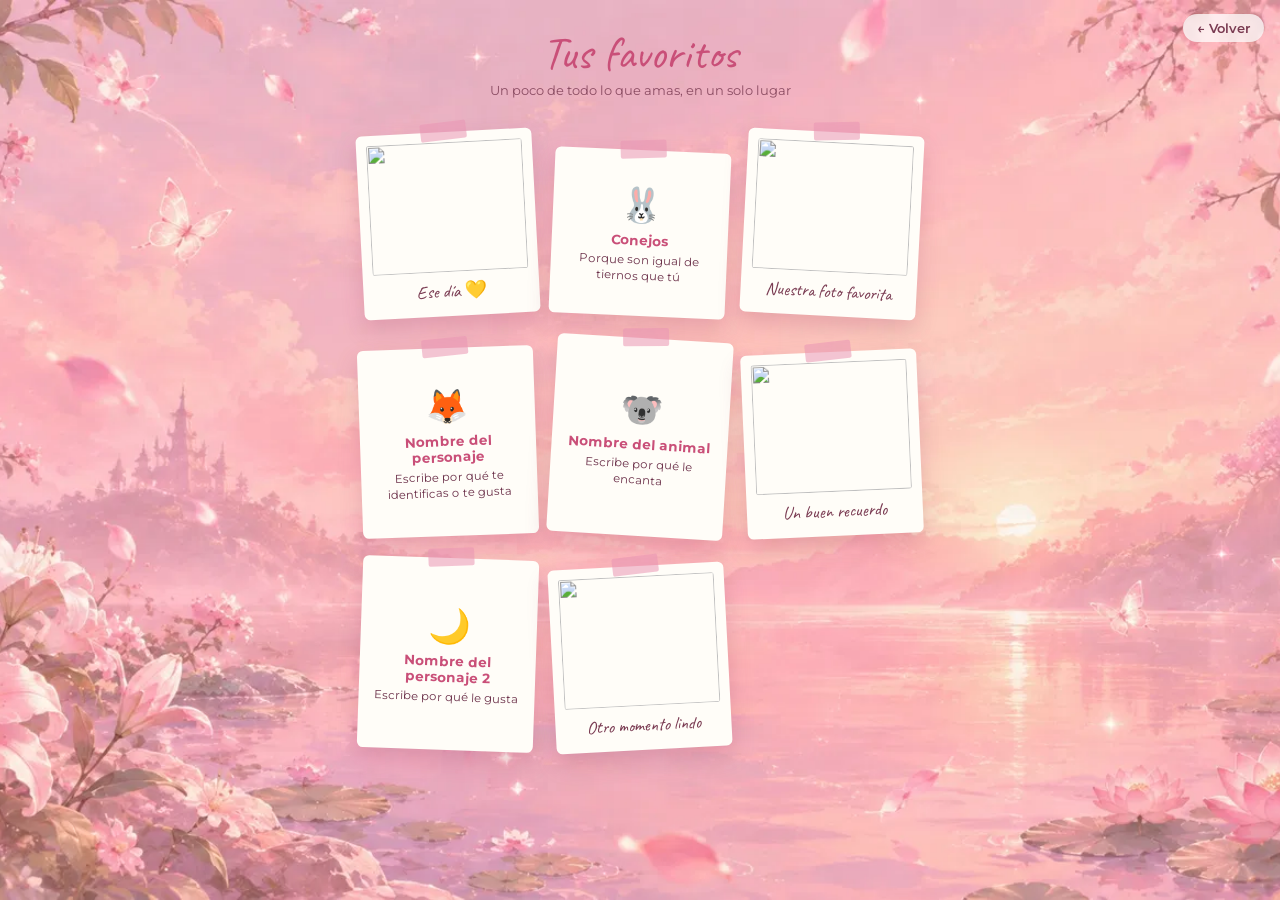
==== favoritos.html @ 71aeee65 "." ====
<!doctype html>
<html lang="es">
    <head>
        <meta charset="UTF-8" />
        <meta name="viewport" content="width=device-width, initial-scale=1.0" />
        <title>Tus favoritos</title>
        <link rel="preconnect" href="https://fonts.googleapis.com" />
        <link
            href="https://fonts.googleapis.com/css2?family=Montserrat:wght@400;600;700&family=Caveat:wght@600;700&display=swap"
            rel="stylesheet"
        />
        <link rel="stylesheet" href="favoritos.css" />
    </head>
    <body>
        <a href="index.html" class="fv-back">← Volver</a>

        <header class="fv-header">
            <p class="fv-title">Tus favoritos</p>
            <p class="fv-subtitle">
                Un poco de todo lo que amas, en un solo lugar
            </p>
        </header>

        <main class="fv-board">
            <div class="fv-card fv-photo fv-r1">
                <img src="assets/favoritos/foto1.jpg" alt="" />
                <p class="fv-caption">Ese día 💛</p>
            </div>

            <div class="fv-card fv-note fv-r2">
                <p class="fv-emoji">🐰</p>
                <p class="fv-name">Conejos</p>
                <p class="fv-phrase">Porque son igual de tiernos que tú</p>
            </div>

            <div class="fv-card fv-photo fv-r3">
                <img src="assets/favoritos/foto2.jpg" alt="" />
                <p class="fv-caption">Nuestra foto favorita</p>
            </div>

            <div class="fv-card fv-note fv-r4">
                <p class="fv-emoji">🦊</p>
                <p class="fv-name">Nombre del personaje</p>
                <p class="fv-phrase">
                    Escribe por qué te identificas o te gusta
                </p>
            </div>

            <div class="fv-card fv-note fv-r5">
                <p class="fv-emoji">🐨</p>
                <p class="fv-name">Nombre del animal</p>
                <p class="fv-phrase">Escribe por qué le encanta</p>
            </div>

            <div class="fv-card fv-photo fv-r6">
                <img src="assets/favoritos/foto3.jpg" alt="" />
                <p class="fv-caption">Un buen recuerdo</p>
            </div>

            <div class="fv-card fv-note fv-r7">
                <p class="fv-emoji">🌙</p>
                <p class="fv-name">Nombre del personaje 2</p>
                <p class="fv-phrase">Escribe por qué le gusta</p>
            </div>

            <div class="fv-card fv-photo fv-r8">
                <img src="assets/favoritos/foto4.jpg" alt="" />
                <p class="fv-caption">Otro momento lindo</p>
            </div>
        </main>
    </body>
</html>
---- favoritos.css ----
* {
    margin: 0;
    padding: 0;
    box-sizing: border-box;
}

body {
    min-height: 100vh;
    background: url('assets/fondo.png') center/cover no-repeat fixed;
    font-family: 'Montserrat', sans-serif;
    padding: 30px 20px 60px;
}

.fv-back {
    position: fixed;
    top: 14px;
    right: 16px;
    z-index: 100;
    color: #7a3b52;
    text-decoration: none;
    font-size: 13px;
    font-weight: 600;
    background: rgba(255, 255, 255, 0.75);
    padding: 6px 14px;
    border-radius: 20px;
    backdrop-filter: blur(4px);
}

.fv-header {
    text-align: center;
    margin-bottom: 34px;
}

.fv-title {
    font-family: 'Caveat', cursive;
    font-size: 46px;
    color: #c94f78;
    line-height: 1;
}

.fv-subtitle {
    font-size: 13px;
    color: #7a3b52;
    margin-top: 6px;
    opacity: 0.85;
}

.fv-board {
    display: grid;
    grid-template-columns: repeat(2, 1fr);
    gap: 22px 16px;
    max-width: 420px;
    margin: 0 auto;
}

.fv-card {
    background: #fffdf8;
    border-radius: 6px;
    padding: 10px 10px 14px;
    box-shadow: 0 10px 22px rgba(150, 60, 100, 0.22);
    position: relative;
    transition: transform 0.2s ease;
}

.fv-card:active {
    transform: scale(0.97);
}

.fv-r1 {
    transform: rotate(-3deg);
}
.fv-r2 {
    transform: rotate(2.5deg);
    margin-top: 18px;
}
.fv-r3 {
    transform: rotate(3deg);
}
.fv-r4 {
    transform: rotate(-2deg);
    margin-top: 10px;
}
.fv-r5 {
    transform: rotate(3.5deg);
}
.fv-r6 {
    transform: rotate(-2.5deg);
    margin-top: 14px;
}
.fv-r7 {
    transform: rotate(2deg);
}
.fv-r8 {
    transform: rotate(-3deg);
    margin-top: 8px;
}

.fv-card::before {
    content: '';
    position: absolute;
    top: -10px;
    left: 50%;
    transform: translateX(-50%) rotate(-4deg);
    width: 46px;
    height: 18px;
    background: rgba(233, 150, 180, 0.55);
    border-radius: 2px;
}

.fv-photo img {
    width: 100%;
    height: 130px;
    object-fit: cover;
    border-radius: 3px;
    display: block;
}

.fv-caption {
    font-family: 'Caveat', cursive;
    font-size: 18px;
    color: #7a3b52;
    text-align: center;
    margin-top: 8px;
}

.fv-note {
    text-align: center;
    padding-top: 22px;
    padding-bottom: 20px;
    min-height: 150px;
    display: flex;
    flex-direction: column;
    justify-content: center;
}

.fv-emoji {
    font-size: 34px;
    margin-bottom: 6px;
}

.fv-name {
    font-size: 13.5px;
    font-weight: 700;
    color: #c94f78;
    margin-bottom: 4px;
}

.fv-phrase {
    font-size: 11.5px;
    color: #6b3049;
    line-height: 1.4;
    padding: 0 6px;
}

@media (min-width: 480px) {
    .fv-board {
        grid-template-columns: repeat(3, 1fr);
        max-width: 560px;
    }
}
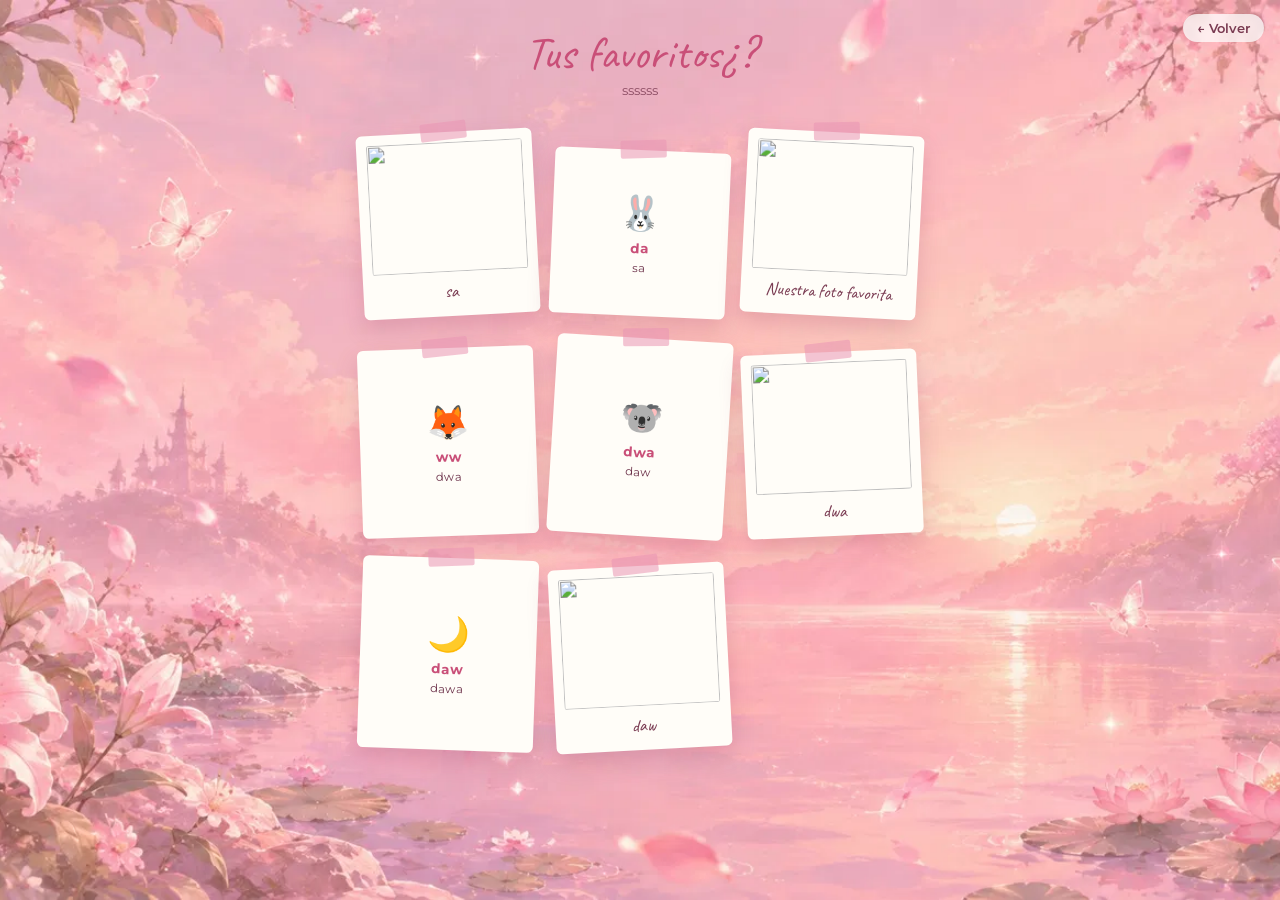
==== commit 995630bf: ". Updated titles and captions in favoritos.html." ====
--- a/favoritos.html
+++ b/favoritos.html
@@ -3,7 +3,7 @@
     <head>
         <meta charset="UTF-8" />
         <meta name="viewport" content="width=device-width, initial-scale=1.0" />
-        <title>Tus favoritos</title>
+        <title>Tus favoritos?¿?¿</title>
         <link rel="preconnect" href="https://fonts.googleapis.com" />
         <link
             href="https://fonts.googleapis.com/css2?family=Montserrat:wght@400;600;700&family=Caveat:wght@600;700&display=swap"
@@ -15,22 +15,22 @@
         <a href="index.html" class="fv-back">← Volver</a>
 
         <header class="fv-header">
-            <p class="fv-title">Tus favoritos</p>
+            <p class="fv-title">Tus favoritos¿?</p>
             <p class="fv-subtitle">
-                Un poco de todo lo que amas, en un solo lugar
+                ssssss
             </p>
         </header>
 
         <main class="fv-board">
             <div class="fv-card fv-photo fv-r1">
                 <img src="assets/favoritos/foto1.jpg" alt="" />
-                <p class="fv-caption">Ese día 💛</p>
+                <p class="fv-caption">sa</p>
             </div>
 
             <div class="fv-card fv-note fv-r2">
                 <p class="fv-emoji">🐰</p>
-                <p class="fv-name">Conejos</p>
-                <p class="fv-phrase">Porque son igual de tiernos que tú</p>
+                <p class="fv-name">da</p>
+                <p class="fv-phrase">sa</p>
             </div>
 
             <div class="fv-card fv-photo fv-r3">
@@ -40,32 +40,32 @@
 
             <div class="fv-card fv-note fv-r4">
                 <p class="fv-emoji">🦊</p>
-                <p class="fv-name">Nombre del personaje</p>
+                <p class="fv-name">ww</p>
                 <p class="fv-phrase">
-                    Escribe por qué te identificas o te gusta
+                    dwa
                 </p>
             </div>
 
             <div class="fv-card fv-note fv-r5">
                 <p class="fv-emoji">🐨</p>
-                <p class="fv-name">Nombre del animal</p>
-                <p class="fv-phrase">Escribe por qué le encanta</p>
+                <p class="fv-name">dwa</p>
+                <p class="fv-phrase">daw</p>
             </div>
 
             <div class="fv-card fv-photo fv-r6">
                 <img src="assets/favoritos/foto3.jpg" alt="" />
-                <p class="fv-caption">Un buen recuerdo</p>
+                <p class="fv-caption">dwa</p>
             </div>
 
             <div class="fv-card fv-note fv-r7">
                 <p class="fv-emoji">🌙</p>
-                <p class="fv-name">Nombre del personaje 2</p>
-                <p class="fv-phrase">Escribe por qué le gusta</p>
+                <p class="fv-name">daw</p>
+                <p class="fv-phrase">dawa</p>
             </div>
 
             <div class="fv-card fv-photo fv-r8">
                 <img src="assets/favoritos/foto4.jpg" alt="" />
-                <p class="fv-caption">Otro momento lindo</p>
+                <p class="fv-caption">daw</p>
             </div>
         </main>
     </body>
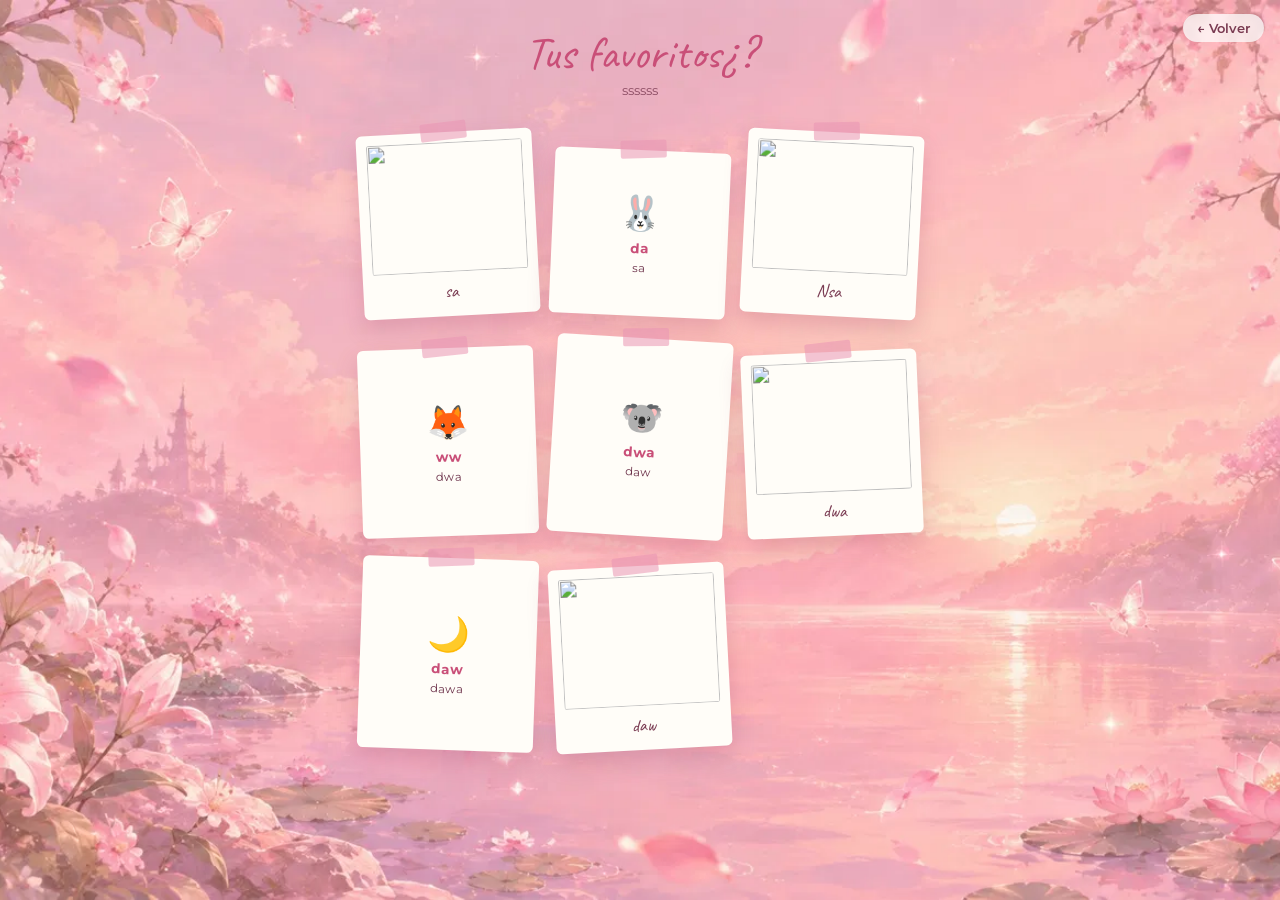
==== commit 8a62748b: "." ====
--- a/favoritos.html
+++ b/favoritos.html
@@ -16,9 +16,7 @@
 
         <header class="fv-header">
             <p class="fv-title">Tus favoritos¿?</p>
-            <p class="fv-subtitle">
-                ssssss
-            </p>
+            <p class="fv-subtitle">ssssss</p>
         </header>
 
         <main class="fv-board">
@@ -35,15 +33,13 @@
 
             <div class="fv-card fv-photo fv-r3">
                 <img src="assets/favoritos/foto2.jpg" alt="" />
-                <p class="fv-caption">Nuestra foto favorita</p>
+                <p class="fv-caption">Nsa</p>
             </div>
 
             <div class="fv-card fv-note fv-r4">
                 <p class="fv-emoji">🦊</p>
                 <p class="fv-name">ww</p>
-                <p class="fv-phrase">
-                    dwa
-                </p>
+                <p class="fv-phrase">dwa</p>
             </div>
 
             <div class="fv-card fv-note fv-r5">
